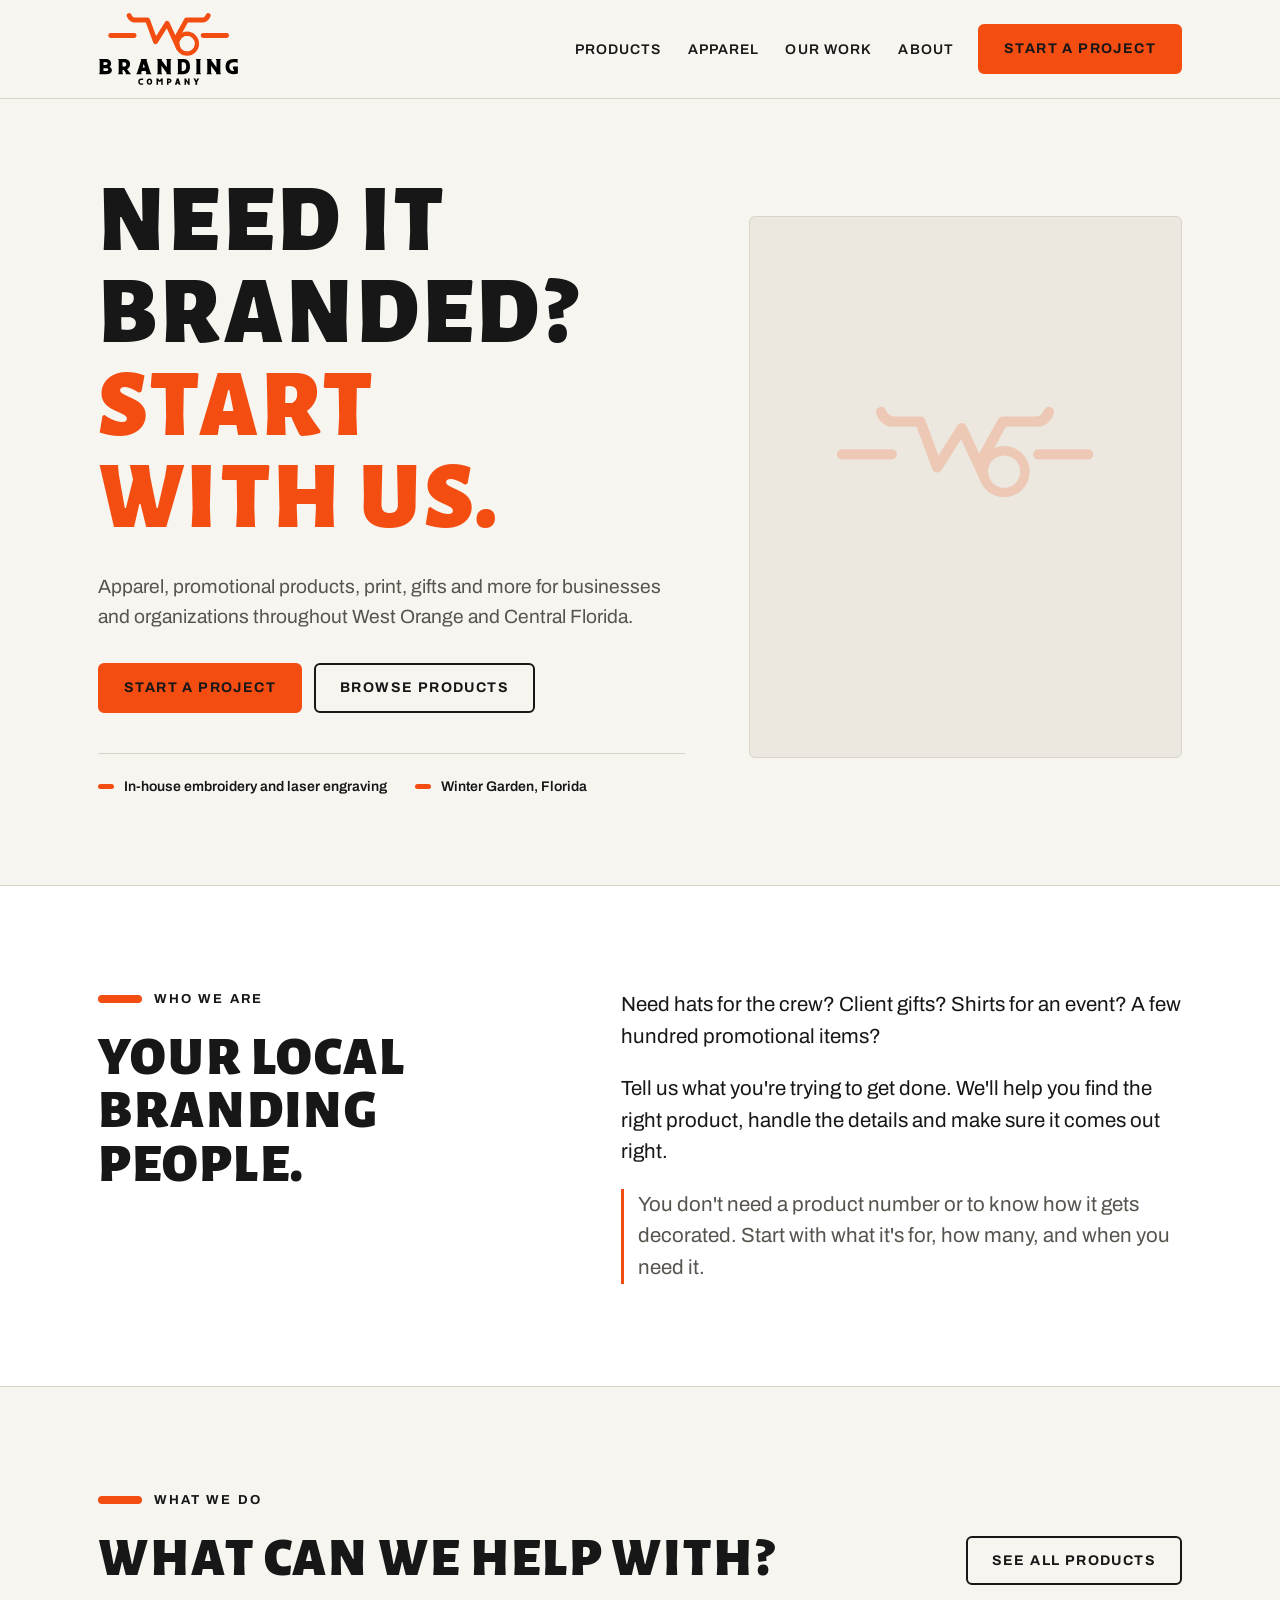
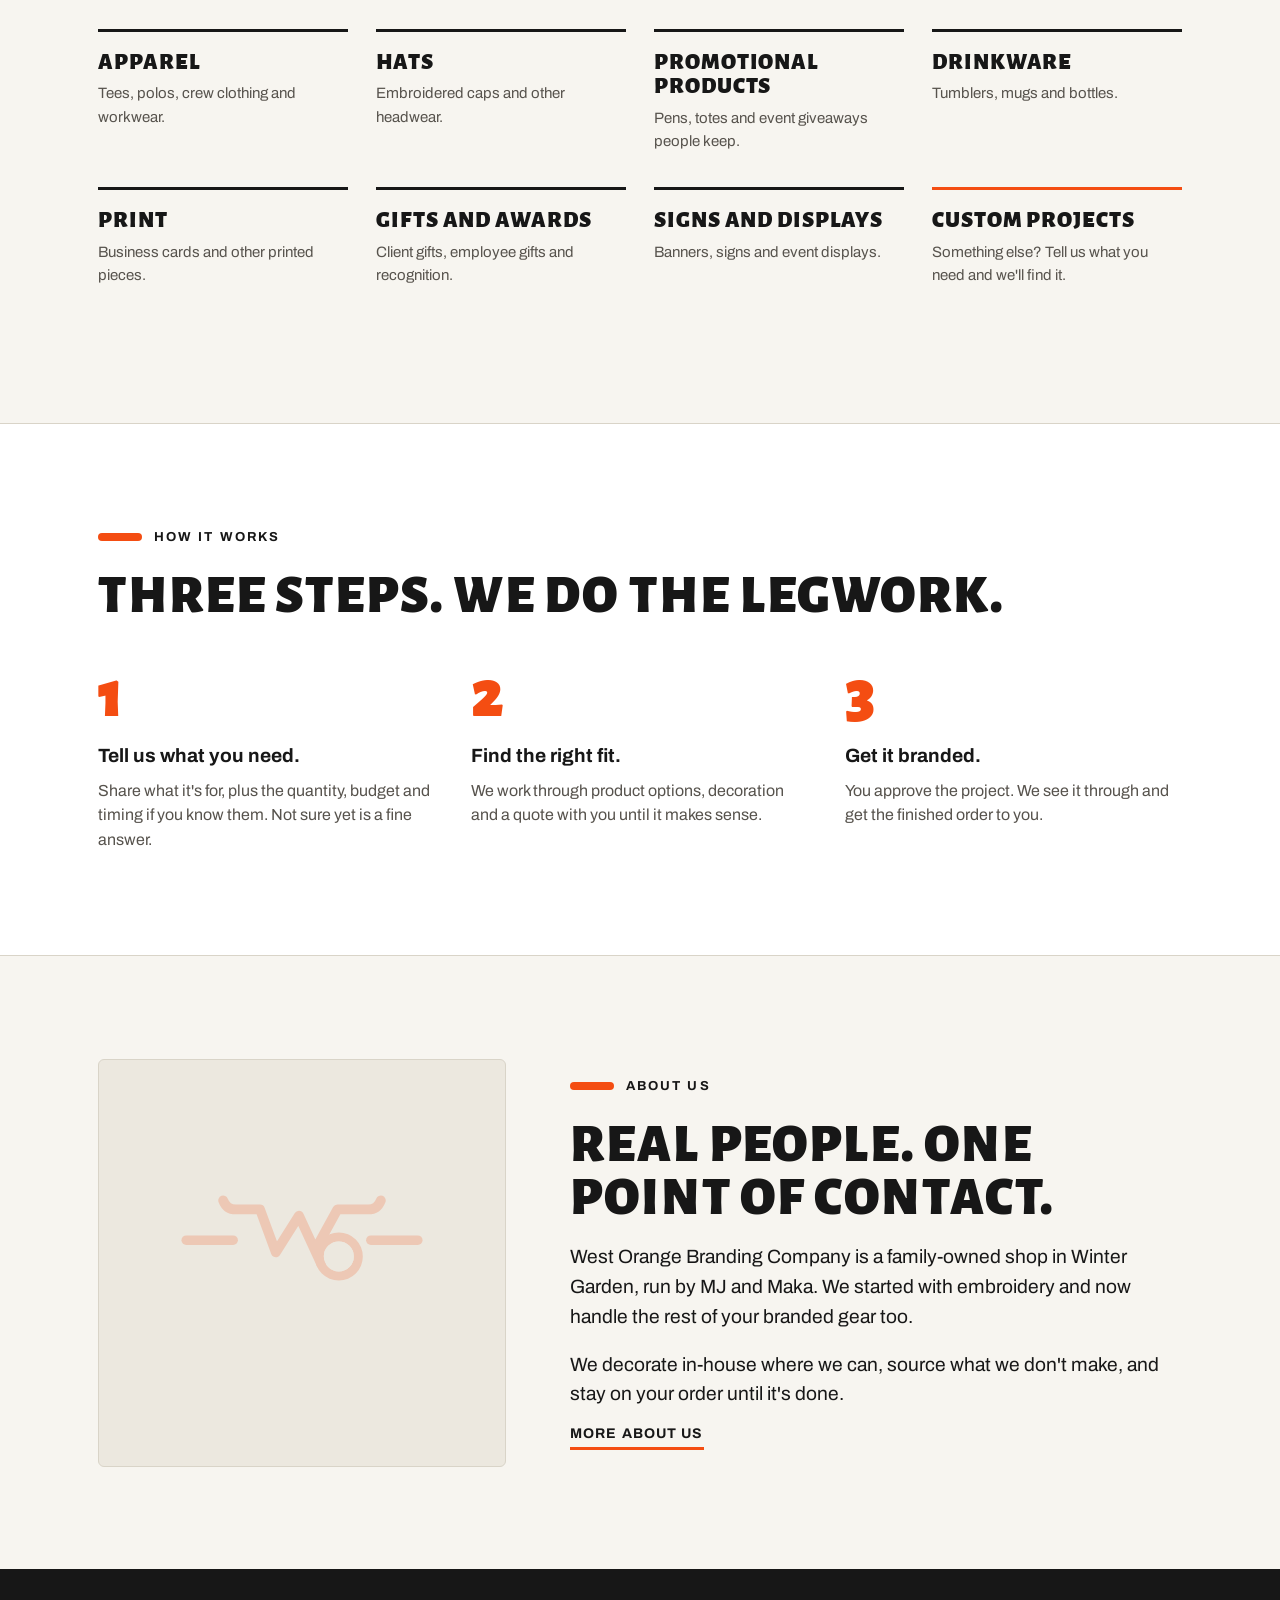
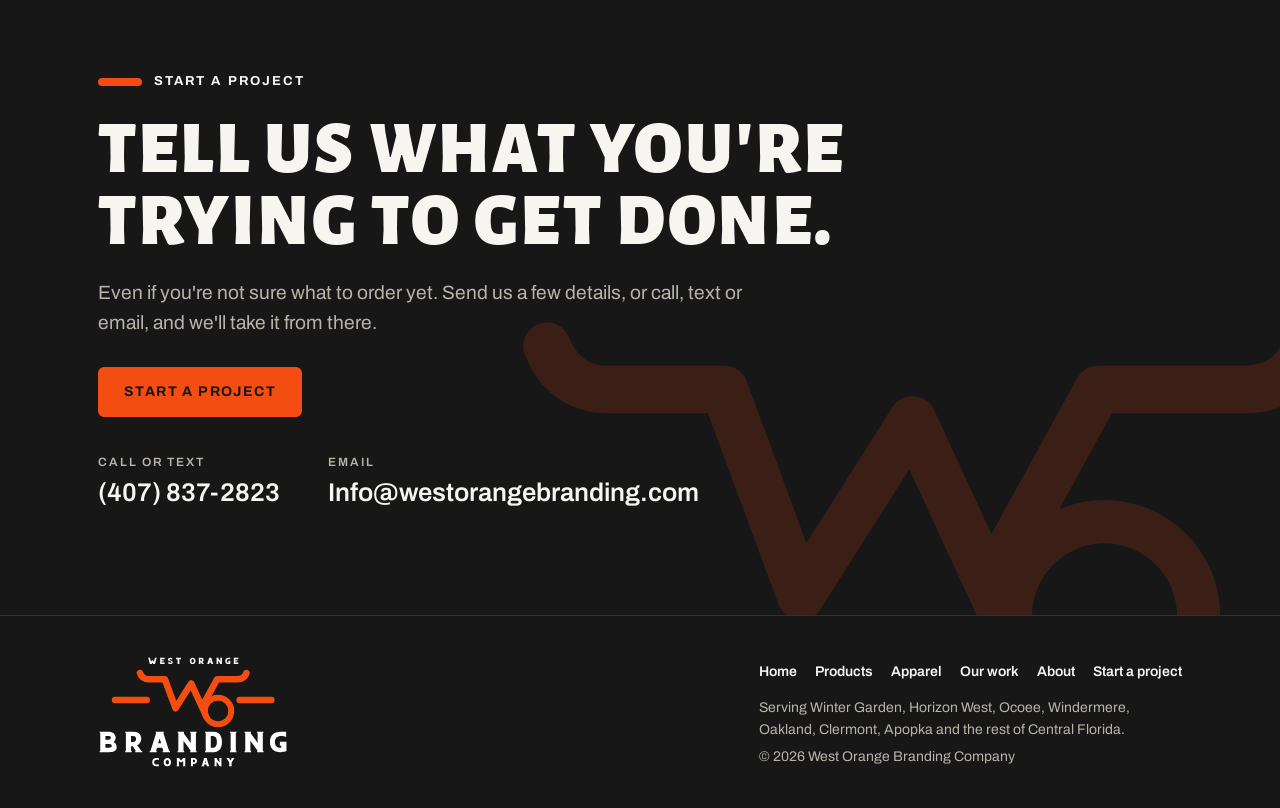
==== index.html @ 5a8bc1ee "Add files via upload" ====
<!doctype html>
<html lang="en">
<head>
<meta charset="utf-8">
<meta name="viewport" content="width=device-width,initial-scale=1,viewport-fit=cover">
<title>West Orange Branding Company | Winter Garden, FL</title>
<meta name="description" content="Apparel, promotional products, print, gifts and more for businesses and organizations throughout West Orange and Central Florida. Tell us what you need and we&#x27;ll handle it.">
<link rel="canonical" href="https://www.westorangebranding.com/">
<meta property="og:type" content="website">
<meta property="og:title" content="West Orange Branding Company">
<meta property="og:description" content="Apparel, promotional products, print, gifts and more for businesses and organizations throughout West Orange and Central Florida. Tell us what you need and we&#x27;ll handle it.">
<link rel="icon" type="image/svg+xml" href="favicon.svg">
<link rel="preconnect" href="https://fonts.googleapis.com">
<link rel="preconnect" href="https://fonts.gstatic.com" crossorigin>
<link rel="stylesheet" href="https://fonts.googleapis.com/css2?family=Alegreya+Sans:wght@800;900&family=Archivo:wght@400;500;600;700&display=swap">
<link rel="stylesheet" href="styles.css">
</head>
<body>
<div class="site">
<header class="site-header">
  <div class="wrap">
    <a class="brand" href="index.html" aria-label="West Orange Branding Company, home"><img src="logo-header.svg" alt="WO Branding Company" width="141" height="74"></a>
    <ul class="nav-links"><li><a href="products.html">Products</a></li><li><a href="apparel.html">Apparel</a></li><li><a href="our-work.html">Our work</a></li><li><a href="about.html">About</a></li></ul>
    <a class="btn btn-primary" href="start-a-project.html">Start a project</a>
  </div>
</header>
<main>
<section class="hero">
  <div class="wrap">
    <div>
      <h1 class="display">Need it branded? <em>Start with us.</em></h1>
      <p class="lede">Apparel, promotional products, print, gifts and more for businesses and organizations throughout West Orange and Central Florida.</p>
      <div class="actions">
        <a class="btn btn-primary" href="start-a-project.html">Start a project</a>
        <a class="btn btn-ghost" href="products.html">Browse products</a>
      </div>
      <ul class="facts">
        <li>In-house embroidery and laser engraving</li>
        <li>Winter Garden, Florida</li>
      </ul>
    </div>
    <div class="slot r45 "></div>
  </div>
</section>

<section class="alt">
  <div class="wrap two">
    <div>
      <p class="marker">Who we are</p>
      <h2 class="display">Your local branding people.</h2>
    </div>
    <div class="big">
      <p>Need hats for the crew? Client gifts? Shirts for an event? A few hundred promotional items?</p>
      <p>Tell us what you're trying to get done. We'll help you find the right product, handle the details and make sure it comes out right.</p>
      <p class="aside-note">You don't need a product number or to know how it gets decorated. Start with what it's for, how many, and when you need it.</p>
    </div>
  </div>
</section>

<section>
  <div class="wrap">
    <div class="head-row">
      <div>
        <p class="marker">What we do</p>
        <h2 class="display">What can we help with?</h2>
      </div>
      <a class="btn btn-ghost" href="products.html">See all products</a>
    </div>
    <div class="tiles">
      <a class="tile" href="apparel.html"><h3>Apparel</h3><p>Tees, polos, crew clothing and workwear.</p></a>
      <a class="tile" href="apparel.html#hats"><h3>Hats</h3><p>Embroidered caps and other headwear.</p></a>
      <a class="tile" href="products.html#promotional"><h3>Promotional products</h3><p>Pens, totes and event giveaways people keep.</p></a>
      <a class="tile" href="products.html#drinkware"><h3>Drinkware</h3><p>Tumblers, mugs and bottles.</p></a>
      <a class="tile" href="products.html#print"><h3>Print</h3><p>Business cards and other printed pieces.</p></a>
      <a class="tile" href="products.html#gifts"><h3>Gifts and awards</h3><p>Client gifts, employee gifts and recognition.</p></a>
      <a class="tile" href="products.html#signs"><h3>Signs and displays</h3><p>Banners, signs and event displays.</p></a>
      <a class="tile accent" href="start-a-project.html"><h3>Custom projects</h3><p>Something else? Tell us what you need and we'll find it.</p></a>
    </div>
  </div>
</section>

<section class="alt">
  <div class="wrap">
    <p class="marker">How it works</p>
    <h2 class="display">Three steps. We do the legwork.</h2>
    <ol class="steps">
      <li><h3>Tell us what you need.</h3><p>Share what it's for, plus the quantity, budget and timing if you know them. Not sure yet is a fine answer.</p></li>
      <li><h3>Find the right fit.</h3><p>We work through product options, decoration and a quote with you until it makes sense.</p></li>
      <li><h3>Get it branded.</h3><p>You approve the project. We see it through and get the finished order to you.</p></li>
    </ol>
  </div>
</section>

<section>
  <div class="wrap two media">
    <div class="slot r11 "></div>
    <div class="prose">
      <p class="marker">About us</p>
      <h2 class="display">Real people. One point of contact.</h2>
      <p>West Orange Branding Company is a family-owned shop in Winter Garden, run by MJ and Maka. We started with embroidery and now handle the rest of your branded gear too.</p>
      <p>We decorate in-house where we can, source what we don't make, and stay on your order until it's done.</p>
      <a class="more" href="about.html">More about us</a>
    </div>
  </div>
</section>
<section class="dark close">
  <div class="wrap">
    <p class="marker">Start a project</p>
    <h2 class="display">Tell us what you're trying to get done.</h2>
    <p class="lede">Even if you're not sure what to order yet. Send us a few details, or call, text or email, and we'll take it from there.</p>
    <div class="actions"><a class="btn btn-primary" href="start-a-project.html">Start a project</a></div>
    <dl class="contact">
      <div><dt>Call or text</dt><dd><a href="tel:+14078372823">(407) 837-2823</a></dd></div>
      <div><dt>Email</dt><dd><a href="mailto:Info@westorangebranding.com">Info@westorangebranding.com</a></dd></div>
    </dl>
  </div>
</section></main>
<footer class="dark">
  <div class="wrap">
    <img src="logo-footer.svg" alt="West Orange Branding Company" width="190" height="112">
    <div>
      <ul class="foot-links"><li><a href="index.html">Home</a></li><li><a href="products.html">Products</a></li><li><a href="apparel.html">Apparel</a></li><li><a href="our-work.html">Our work</a></li><li><a href="about.html">About</a></li><li><a href="start-a-project.html">Start a project</a></li></ul>
      <p>Serving Winter Garden, Horizon West, Ocoee, Windermere, Oakland, Clermont, Apopka and the rest of Central Florida.</p>
      <p>&copy; 2026 West Orange Branding Company</p>
    </div>
  </div>
</footer></div>
</body>
</html>
---- styles.css ----
/* WOBC site styles.
   Layout: left-aligned grid; the orange capsule bar from the logo marks each section; one dark band closes every page with an oversized WO. */
:root{
  --paper:#F7F5F0;      /* warm white ground */
  --panel:#ECE8DF;      /* photo slots, quiet fills */
  --ink:#171717;        /* text, dark band */
  --ink-soft:#57534D;   /* secondary text */
  --rule:#D9D4C8;       /* hairlines */
  --orange:#F44D12;     /* from the logo master */
  --white:#FFFFFF;
  --on-dark:#F7F5F0;
  --on-dark-soft:#B9B4AA;
  --display:"Alegreya Sans","Optima","Candara","Segoe UI",sans-serif;
  --display-weight:900;
  --body:"Archivo","Helvetica Neue",Arial,sans-serif;
  --gutter:clamp(16px,4vw,48px);
  --max:1180px;
  color-scheme:light;
}
*{box-sizing:border-box}
html{scroll-behavior:smooth}
@media (prefers-reduced-motion:reduce){html{scroll-behavior:auto}}
body{margin:0;background:var(--paper);color:var(--ink);font-family:var(--body);font-size:17px;line-height:1.55;-webkit-font-smoothing:antialiased}
img{max-width:100%}
a{color:inherit}
:focus-visible{outline:3px solid var(--ink);outline-offset:3px}
.dark :focus-visible{outline-color:var(--on-dark)}
.wrap{max-width:var(--max);margin-inline:auto;padding-inline:var(--gutter)}
[id]{scroll-margin-top:120px}

/* review-only material */
.review-bar,.review-only,.todo,.slot .note{display:none}
.review .review-bar,.review .review-only,.review .todo,.review .slot .note{display:block}
.review-bar{background:var(--ink);color:var(--on-dark);font-size:13px}
.review-bar .wrap{padding-block:8px}
.review-bar strong{font-weight:600}
.todo{border:1.5px dashed #B5AE9F;border-radius:6px;background:var(--white);padding:14px 16px;font-size:14px;line-height:1.45;color:var(--ink-soft);max-width:44em;margin:24px 0 0}
.todo b{display:block;color:var(--ink);font-size:12px;letter-spacing:.14em;text-transform:uppercase;margin-bottom:4px}

/* header */
.site-header{position:sticky;top:env(safe-area-inset-top,0px);z-index:10;background:var(--paper);border-bottom:1px solid var(--rule)}
.site-header .wrap{display:flex;flex-wrap:wrap;align-items:center;justify-content:space-between;gap:10px 24px;padding-block:12px}
.brand{display:block;line-height:0}
.brand img{height:74px;width:auto;display:block}
.nav-links{display:flex;gap:26px;list-style:none;margin:0 0 0 auto;padding:0}
.nav-links a{text-decoration:none;font-weight:600;font-size:14px;letter-spacing:.08em;text-transform:uppercase;padding-block:6px;border-bottom:3px solid transparent}
.nav-links a:hover{color:var(--orange)}
.nav-links a[aria-current="page"]{border-bottom-color:var(--orange)}

/* buttons and links */
.btn{display:inline-block;font-family:var(--body);font-weight:700;font-size:14px;letter-spacing:.1em;text-transform:uppercase;text-decoration:none;padding:15px 24px;border-radius:6px;border:2px solid var(--ink);line-height:1.1;white-space:nowrap;cursor:pointer}
.btn-primary{background:var(--orange);border-color:var(--orange);color:var(--ink)}
.btn-primary:hover{background:var(--ink);border-color:var(--ink);color:var(--paper)}
.btn-ghost{background:transparent;color:var(--ink)}
.btn-ghost:hover{background:var(--ink);color:var(--paper)}
.dark .btn-primary:hover{background:var(--on-dark);border-color:var(--on-dark);color:var(--ink)}
.more{display:inline-block;margin-top:14px;font-weight:700;font-size:14px;letter-spacing:.08em;text-transform:uppercase;text-decoration:none;border-bottom:3px solid var(--orange);padding-bottom:2px}
.more:hover{color:var(--orange)}

/* shared type */
.display{font-family:var(--display);font-weight:var(--display-weight);text-transform:uppercase;letter-spacing:.035em;line-height:.98;margin:0;text-wrap:balance}
.wrap .marker{display:flex;align-items:center;gap:12px;font-size:13px;font-weight:700;letter-spacing:.16em;text-transform:uppercase;margin:0 0 22px;max-width:none;color:inherit}
.wrap .marker::before{content:"";width:44px;height:8px;border-radius:4px;background:var(--orange);flex:none}
.lede{font-size:clamp(1.05rem,1.5vw,1.25rem);color:var(--ink-soft);max-width:34em;margin:0}
section{padding-block:clamp(56px,8vw,104px)}
h2.display{font-size:clamp(2rem,4.6vw,3.4rem)}
.alt{background:var(--white);border-block:1px solid var(--rule)}
.head-row{display:flex;flex-wrap:wrap;justify-content:space-between;align-items:flex-end;gap:20px}
.prose p{margin:18px 0 0;font-size:clamp(1.05rem,1.5vw,1.2rem);max-width:32em}

/* photo slots */
.slot{background:var(--panel);border:1px solid var(--rule);border-radius:6px;display:flex;flex-direction:column;justify-content:flex-end;padding:16px;max-width:100%;color:var(--ink-soft);font-size:13px;line-height:1.4;position:relative}
.slot::before{content:"";position:absolute;inset:0;background:url(mark-bars-orange.svg) center 42%/62% auto no-repeat;opacity:.2}
.review .slot{border:1.5px dashed #B5AE9F}
.review .slot::before{opacity:.13}
.slot .note{position:relative}
.slot .note b{display:block;color:var(--ink);font-size:12px;letter-spacing:.14em;text-transform:uppercase;margin-bottom:4px}
.r45{aspect-ratio:4/5}.r11{aspect-ratio:1/1}.r43{aspect-ratio:4/3}.r32{aspect-ratio:3/2}

/* home hero */
.hero{padding-block:clamp(40px,6vw,80px) clamp(48px,7vw,88px)}
.hero .wrap{display:grid;grid-template-columns:minmax(0,1.15fr) minmax(0,.85fr);gap:clamp(28px,5vw,64px);align-items:center}
.hero h1{font-size:clamp(2.7rem,7.4vw,5.9rem)}
.hero h1 em{font-style:normal;color:var(--orange);display:block}
.hero .lede{margin-top:26px}
.actions{display:flex;flex-wrap:wrap;gap:12px;margin-top:32px}
.facts{display:flex;flex-wrap:wrap;gap:8px 28px;list-style:none;padding:22px 0 0;margin:40px 0 0;border-top:1px solid var(--rule);font-size:14px;font-weight:600}
.facts li{display:flex;align-items:center;gap:10px}
.facts li::before{content:"";width:16px;height:5px;border-radius:3px;background:var(--orange)}

/* inner page hero */
.page-hero{padding-block:clamp(40px,6vw,72px) clamp(40px,6vw,72px);border-bottom:1px solid var(--rule)}
.page-hero h1{font-size:clamp(2.4rem,6vw,4.6rem)}
.page-hero .lede{margin-top:22px}
.page-hero.split .wrap{display:grid;grid-template-columns:minmax(0,1.15fr) minmax(0,.85fr);gap:clamp(28px,5vw,64px);align-items:center}

/* two-column text blocks */
.two{display:grid;grid-template-columns:minmax(0,.9fr) minmax(0,1.1fr);gap:clamp(24px,5vw,72px);align-items:start}
.two.media{grid-template-columns:minmax(0,.8fr) minmax(0,1.2fr);align-items:center}
.two .big p{margin:0 0 1em;font-size:clamp(1.05rem,1.6vw,1.3rem);max-width:32em}
.two .big p:last-child{margin-bottom:0}
.aside-note{font-size:15px;color:var(--ink-soft);border-left:3px solid var(--orange);padding-left:14px;margin-top:28px;max-width:34em}

/* text tiles (categories, needs, facts) */
.tiles{display:grid;grid-template-columns:repeat(4,minmax(0,1fr));gap:0 28px;margin-top:44px}
.tiles.three{grid-template-columns:repeat(3,minmax(0,1fr))}
.tiles.two-up{grid-template-columns:repeat(2,minmax(0,1fr))}
.tile{border-top:3px solid var(--ink);padding:18px 0 34px;text-decoration:none;display:block}
.tile h3{font-family:var(--display);font-weight:var(--display-weight);text-transform:uppercase;letter-spacing:.04em;font-size:1.45rem;line-height:1.05;margin:0 0 8px}
.tile p{margin:0;color:var(--ink-soft);font-size:15px}
a.tile:hover{border-top-color:var(--orange)}
a.tile:hover h3{color:var(--orange)}
.tile.accent{border-top-color:var(--orange)}

/* photo cards (collections, apparel types, work) */
.cards{display:grid;grid-template-columns:repeat(4,minmax(0,1fr));gap:40px 24px;margin-top:44px}
.cards.three{grid-template-columns:repeat(3,minmax(0,1fr))}
.card{display:flex;flex-direction:column;min-width:0}
.card h3{font-family:var(--display);font-weight:var(--display-weight);text-transform:uppercase;letter-spacing:.04em;font-size:1.4rem;line-height:1.05;margin:16px 0 6px}
.card p{margin:0;color:var(--ink-soft);font-size:15px}
.card .more{align-self:flex-start;font-size:13px}
.card.solid{background:var(--ink);color:var(--on-dark);border-radius:6px;padding:22px;justify-content:flex-end}
.card.solid h3{margin-top:0}
.card.solid p{color:var(--on-dark-soft)}
.card.solid .more{color:var(--on-dark)}

/* steps */
.steps{display:grid;grid-template-columns:repeat(3,minmax(0,1fr));gap:36px;list-style:none;padding:0;margin:44px 0 0;counter-reset:s}
.steps li{counter-increment:s}
.steps li::before{content:counter(s);font-family:var(--display);font-weight:var(--display-weight);font-size:4.2rem;line-height:.9;color:var(--orange);display:block;margin-bottom:14px}
.steps h3{font-size:1.2rem;font-weight:700;margin:0 0 8px}
.steps p{margin:0;color:var(--ink-soft);font-size:16px}

/* empty state */
.empty{background:var(--white);border:1px solid var(--rule);border-radius:6px;padding:clamp(24px,4vw,44px);max-width:46em}
.empty h2{font-size:clamp(1.6rem,3.4vw,2.4rem)}
.empty p{margin:14px 0 0;color:var(--ink-soft);max-width:34em}

/* form */
.form-grid{display:grid;grid-template-columns:minmax(0,1.3fr) minmax(0,.7fr);gap:clamp(28px,5vw,72px);align-items:start}
form.project{display:grid;grid-template-columns:repeat(2,minmax(0,1fr));gap:18px 20px}
.field{display:flex;flex-direction:column;gap:6px;min-width:0}
.field.full{grid-column:1/-1}
.field label{font-size:14px;font-weight:600}
.field label span{font-weight:400;color:var(--ink-soft)}
.field input,.field select,.field textarea{font:inherit;font-size:16px;color:var(--ink);background:var(--white);border:1.5px solid #B5AE9F;border-radius:6px;padding:12px 12px;width:100%;min-width:0}
.field textarea{min-height:150px;resize:vertical}
.field input:focus,.field select:focus,.field textarea:focus{outline:3px solid var(--ink);outline-offset:1px;border-color:var(--ink)}
.form-foot{grid-column:1/-1;display:flex;flex-wrap:wrap;align-items:center;gap:14px 20px}
.form-foot p{margin:0;font-size:14px;color:var(--ink-soft);max-width:30em}
.status{grid-column:1/-1;margin:0;font-size:15px;font-weight:600;border-left:3px solid var(--orange);padding-left:12px}
.status:empty{display:none}
.side h2{font-size:1.2rem;font-weight:700;margin:0 0 6px}
.side dl{margin:0 0 30px}
.side dt{font-size:12px;letter-spacing:.16em;text-transform:uppercase;color:var(--ink-soft);font-weight:600;margin-top:14px}
.side dd{margin:2px 0 0;font-size:1.15rem;font-weight:600;overflow-wrap:anywhere}
.side dd a{text-decoration:none}
.side dd a:hover{color:var(--orange)}
.side ol{margin:8px 0 0;padding-left:1.2em;color:var(--ink-soft);font-size:15px}
.side li{margin-bottom:6px}

/* closing band */
.dark{background:var(--ink);color:var(--on-dark)}
.close{position:relative;overflow:hidden}
.close::after{content:"";position:absolute;right:-6%;bottom:-22%;width:min(78%,860px);aspect-ratio:654/351;background:url(mark-orange.svg) center/contain no-repeat;opacity:.16;pointer-events:none}
.close .wrap{position:relative;z-index:1}
.close h2{font-size:clamp(2.3rem,6vw,4.6rem)}
.close .lede{color:var(--on-dark-soft);margin-top:20px}
.close .actions{margin-top:30px}
.contact{display:grid;grid-template-columns:repeat(2,minmax(0,max-content));gap:10px 48px;margin:36px 0 0;padding:0}
.contact div{min-width:0}
.contact dt{font-size:12px;letter-spacing:.16em;text-transform:uppercase;color:var(--on-dark-soft);font-weight:600}
.contact dd{margin:2px 0 0;font-size:clamp(1.15rem,2.4vw,1.6rem);font-weight:600;overflow-wrap:anywhere}
.contact dd a{text-decoration:none}
.contact dd a:hover{color:var(--orange)}

/* footer */
footer{border-top:1px solid #34312D}
footer .wrap{display:flex;flex-wrap:wrap;justify-content:space-between;align-items:flex-end;gap:28px;padding-block:40px}
footer img{width:190px;height:auto;display:block}
footer p{margin:0;font-size:14px;color:var(--on-dark-soft);max-width:30em}
footer p + p{margin-top:6px}
.foot-links{display:flex;flex-wrap:wrap;gap:6px 18px;list-style:none;padding:0;margin:0 0 14px;font-size:14px;font-weight:600}
.foot-links a{text-decoration:none}
.foot-links a:hover{color:var(--orange)}

@media (max-width:980px){
  .cards{grid-template-columns:repeat(2,minmax(0,1fr))}
  .cards.three{grid-template-columns:repeat(2,minmax(0,1fr))}
  .tiles{grid-template-columns:repeat(2,minmax(0,1fr))}
}
@media (max-width:900px){
  .nav-links{order:3;width:100%;margin:0;gap:18px;justify-content:space-between}
  .nav-links a{font-size:12px}
  .hero .wrap,.page-hero.split .wrap,.two,.two.media,.form-grid{grid-template-columns:minmax(0,1fr)}
  .hero .slot,.page-hero .slot,.two.media .slot{aspect-ratio:16/10}
  .steps,.tiles.three{grid-template-columns:minmax(0,1fr);gap:28px}
  .tiles.three{gap:0}
  [id]{scroll-margin-top:150px}
}
@media (max-width:520px){
  .brand img{height:58px}
  .site-header .btn{padding:12px 14px;font-size:12px}
  .tiles,.tiles.two-up,.cards,.cards.three{grid-template-columns:minmax(0,1fr)}
  .cards .slot{aspect-ratio:16/10}
  .contact{grid-template-columns:minmax(0,1fr)}
  form.project{grid-template-columns:minmax(0,1fr)}
  .actions .btn{flex:1 1 auto;text-align:center}
}
.field input[type=file]{padding:10px;background:var(--white)}
.page-hero .actions{margin-top:28px}
.lede a{color:var(--ink);font-weight:600}
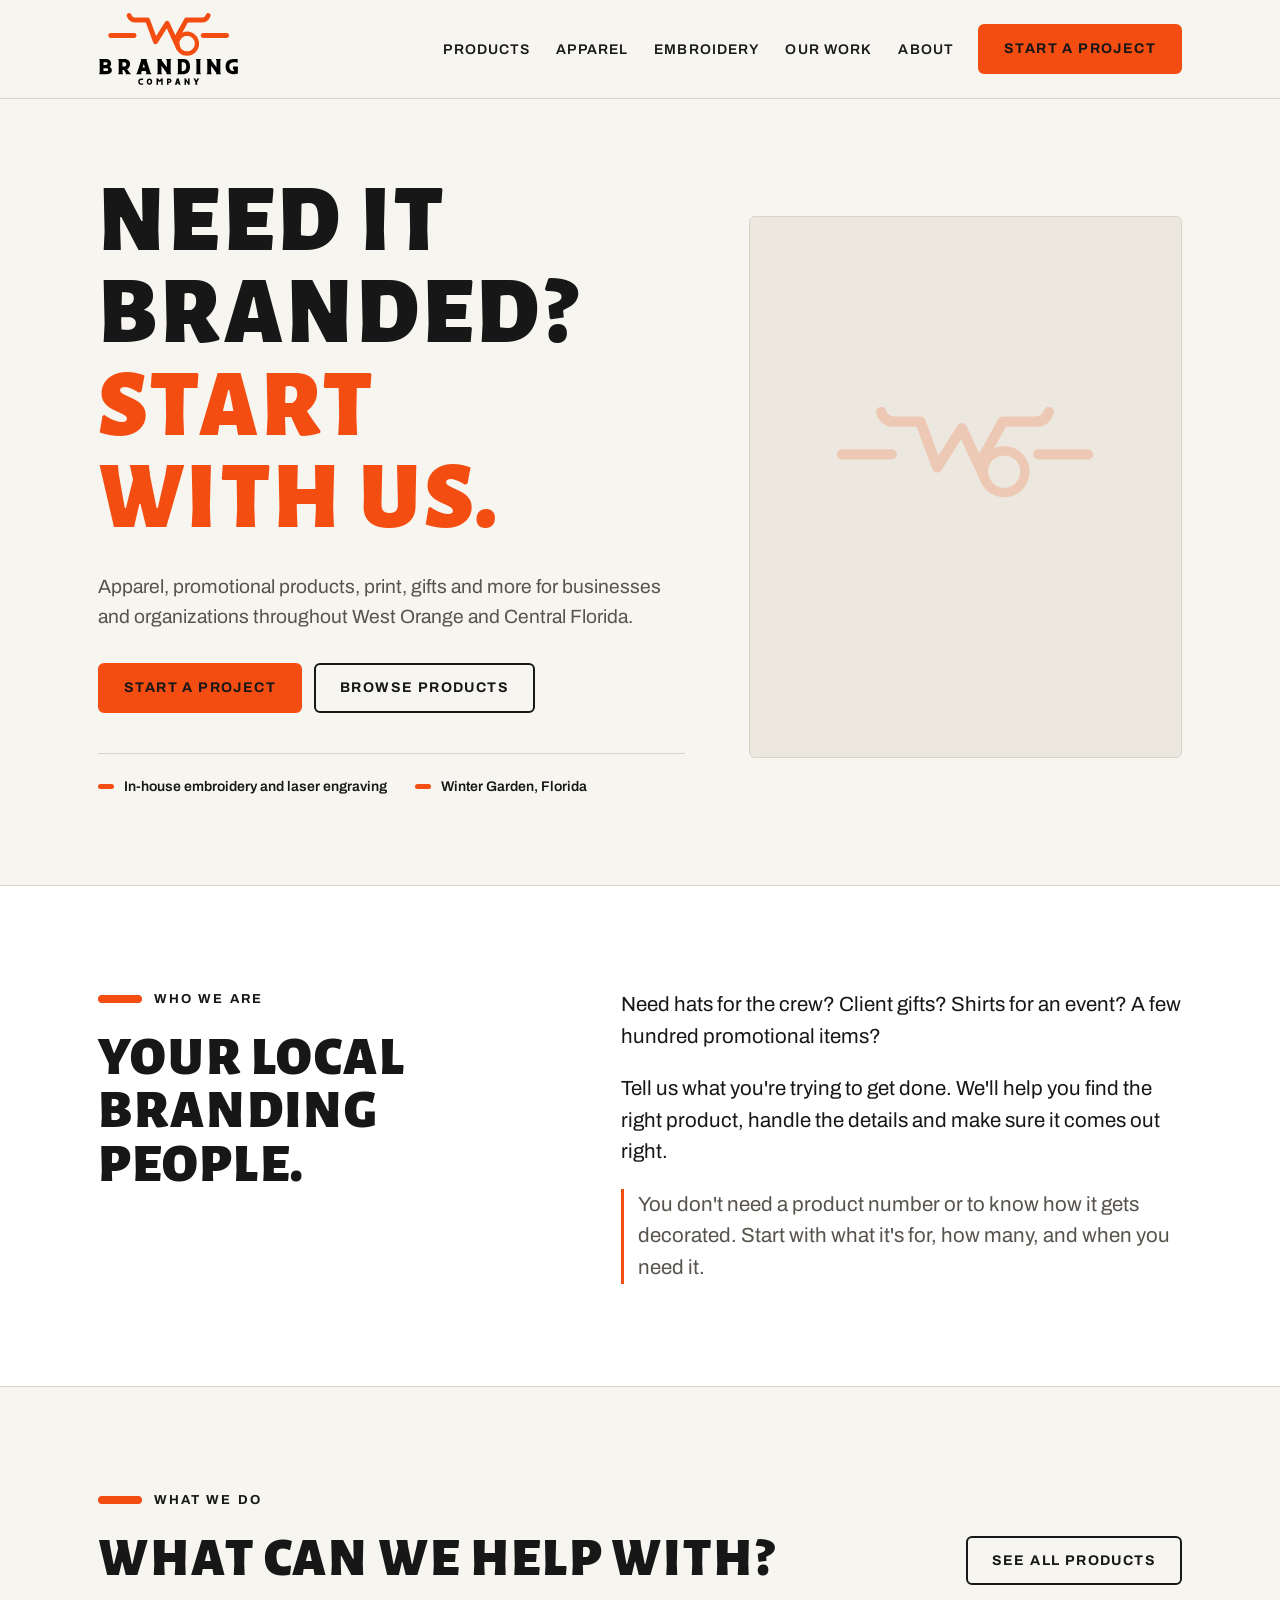
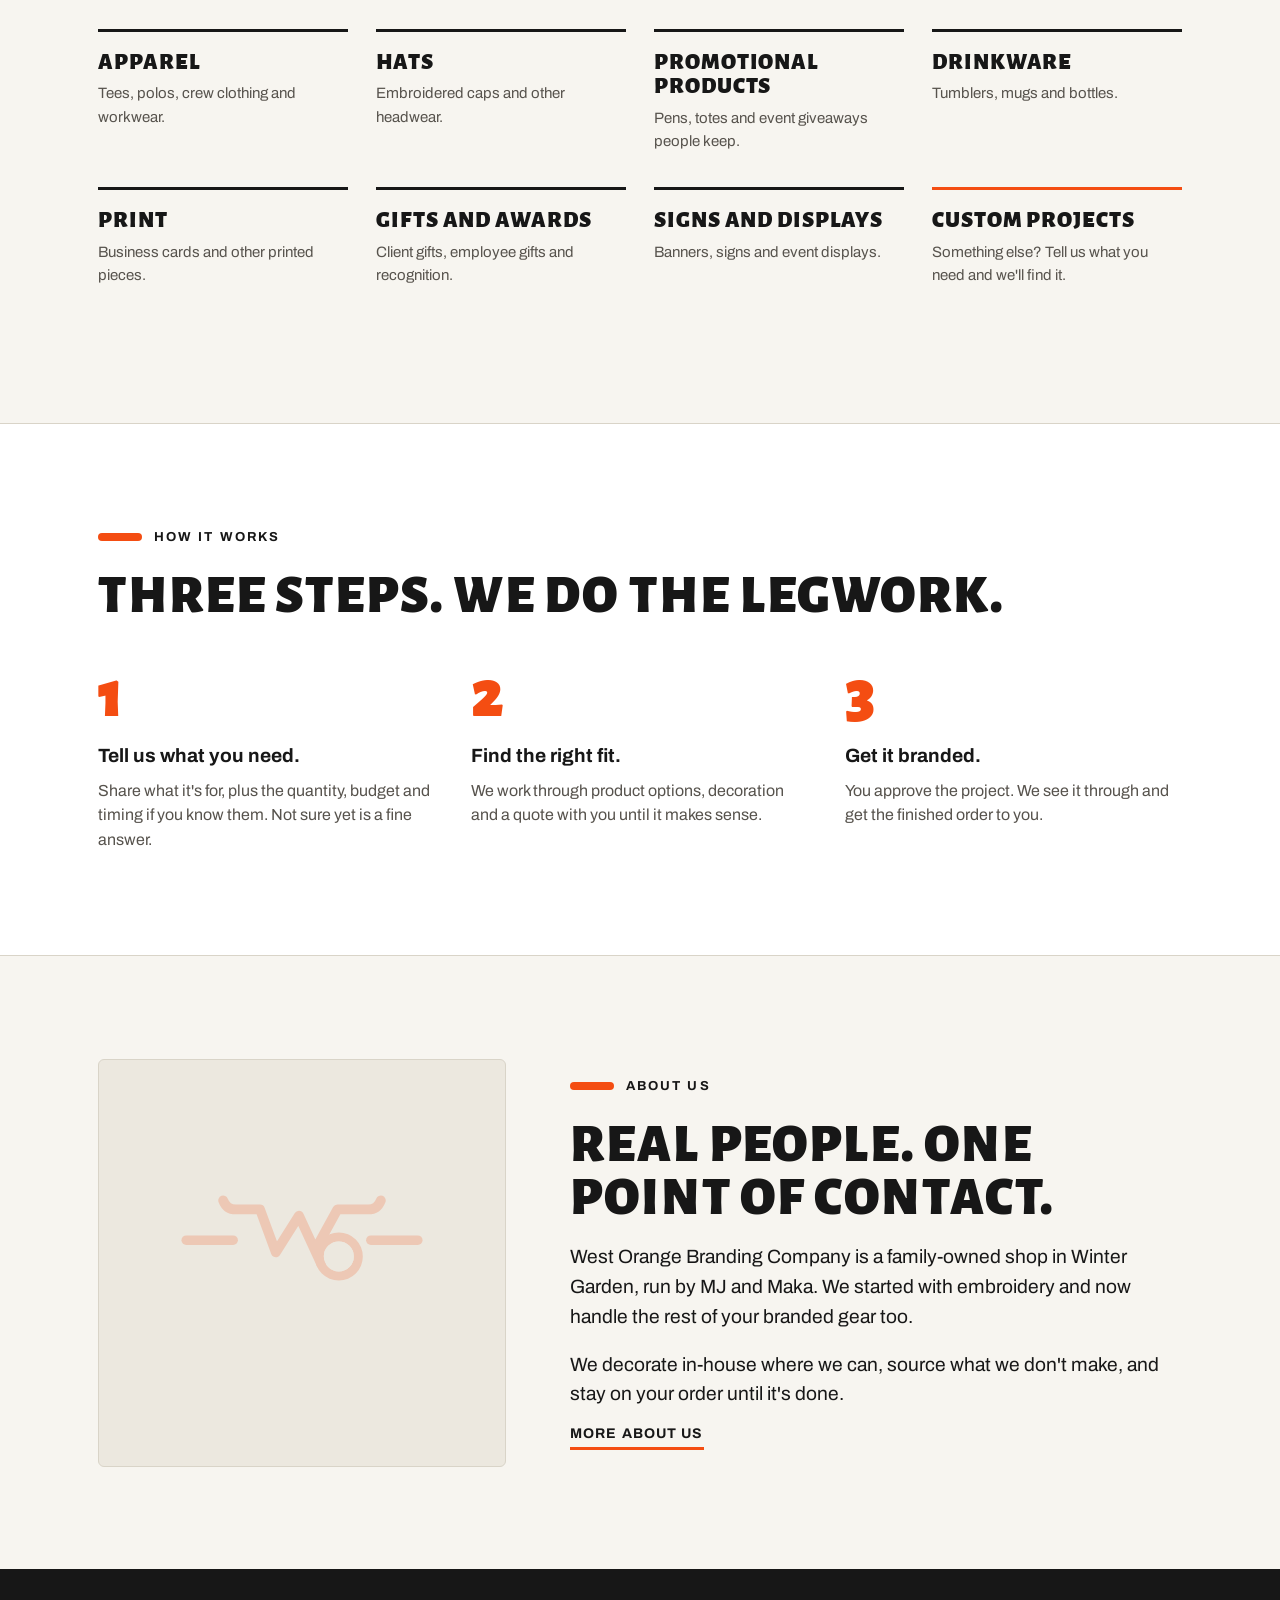
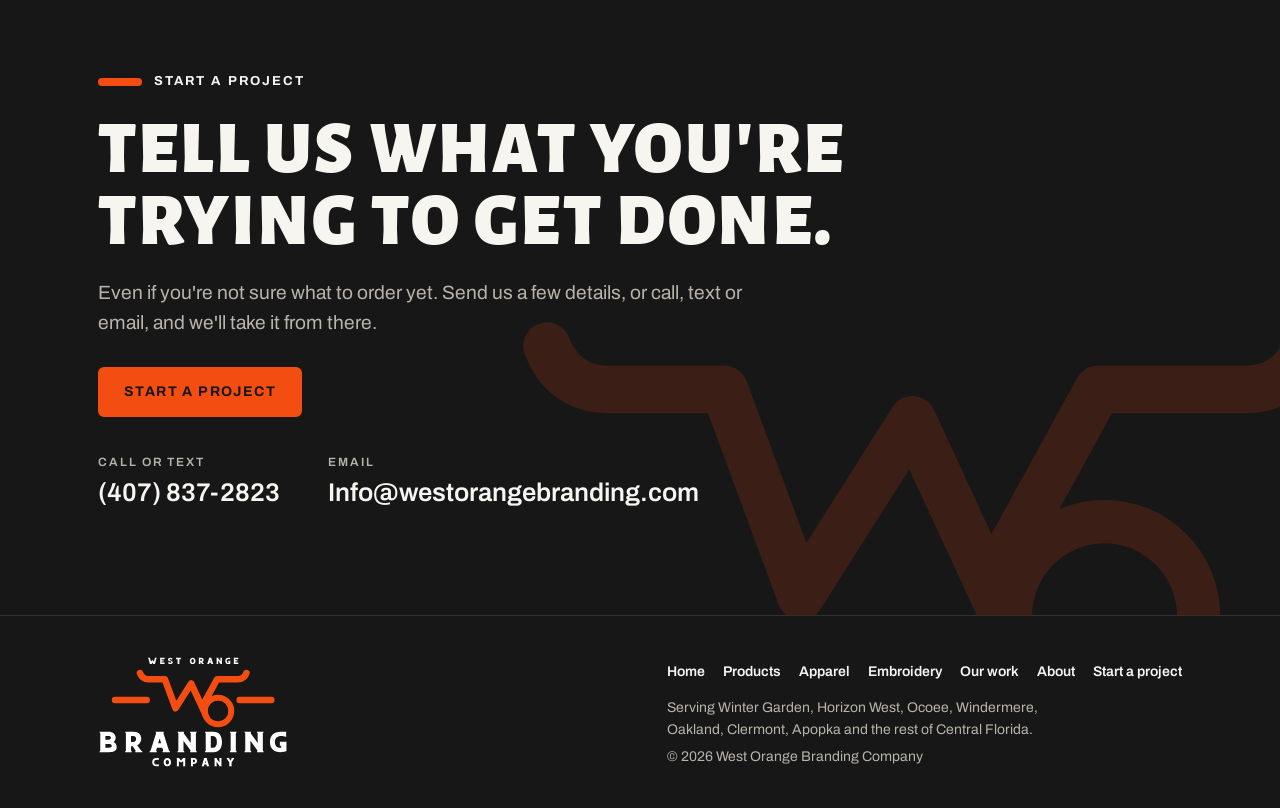
==== commit 1363d434: "Add files via upload" ====
--- a/index.html
+++ b/index.html
@@ -3,12 +3,17 @@
 <head>
 <meta charset="utf-8">
 <meta name="viewport" content="width=device-width,initial-scale=1,viewport-fit=cover">
-<title>West Orange Branding Company | Winter Garden, FL</title>
+<title>Custom Apparel &amp; Promotional Products in Winter Garden, FL | West Orange Branding Company</title>
 <meta name="description" content="Apparel, promotional products, print, gifts and more for businesses and organizations throughout West Orange and Central Florida. Tell us what you need and we&#x27;ll handle it.">
 <link rel="canonical" href="https://www.westorangebranding.com/">
 <meta property="og:type" content="website">
-<meta property="og:title" content="West Orange Branding Company">
+<meta property="og:site_name" content="West Orange Branding Company">
+<meta property="og:title" content="Custom Apparel &amp; Promotional Products in Winter Garden, FL">
 <meta property="og:description" content="Apparel, promotional products, print, gifts and more for businesses and organizations throughout West Orange and Central Florida. Tell us what you need and we&#x27;ll handle it.">
+<meta property="og:url" content="https://www.westorangebranding.com/">
+<meta property="og:image" content="https://www.westorangebranding.com/share.png">
+<meta name="twitter:card" content="summary_large_image">
+<script type="application/ld+json">{"@context": "https://schema.org", "@type": "LocalBusiness", "name": "West Orange Branding Company", "url": "https://www.westorangebranding.com/", "telephone": "+1-407-837-2823", "email": "info@westorangebranding.com", "image": "https://www.westorangebranding.com/share.png", "logo": "https://www.westorangebranding.com/logo-header.svg", "description": "Custom apparel, embroidery, promotional products, print and gifts for businesses and organizations in West Orange and Central Florida.", "address": {"@type": "PostalAddress", "addressLocality": "Winter Garden", "addressRegion": "FL", "addressCountry": "US"}, "areaServed": [{"@type": "City", "name": "Winter Garden"}, {"@type": "City", "name": "Horizon West"}, {"@type": "City", "name": "Ocoee"}, {"@type": "City", "name": "Windermere"}, {"@type": "City", "name": "Oakland"}, {"@type": "City", "name": "Clermont"}, {"@type": "City", "name": "Apopka"}, {"@type": "City", "name": "Orlando"}]}</script>
 <link rel="icon" type="image/svg+xml" href="favicon.svg">
 <link rel="preconnect" href="https://fonts.googleapis.com">
 <link rel="preconnect" href="https://fonts.gstatic.com" crossorigin>
@@ -20,7 +25,7 @@
 <header class="site-header">
   <div class="wrap">
     <a class="brand" href="index.html" aria-label="West Orange Branding Company, home"><img src="logo-header.svg" alt="WO Branding Company" width="141" height="74"></a>
-    <ul class="nav-links"><li><a href="products.html">Products</a></li><li><a href="apparel.html">Apparel</a></li><li><a href="our-work.html">Our work</a></li><li><a href="about.html">About</a></li></ul>
+    <ul class="nav-links"><li><a href="products.html">Products</a></li><li><a href="apparel.html">Apparel</a></li><li><a href="https://westorangeembroidery.com/">Embroidery</a></li><li><a href="our-work.html">Our work</a></li><li><a href="about.html">About</a></li></ul>
     <a class="btn btn-primary" href="start-a-project.html">Start a project</a>
   </div>
 </header>
@@ -68,12 +73,12 @@
     </div>
     <div class="tiles">
       <a class="tile" href="apparel.html"><h3>Apparel</h3><p>Tees, polos, crew clothing and workwear.</p></a>
-      <a class="tile" href="apparel.html#hats"><h3>Hats</h3><p>Embroidered caps and other headwear.</p></a>
-      <a class="tile" href="products.html#promotional"><h3>Promotional products</h3><p>Pens, totes and event giveaways people keep.</p></a>
-      <a class="tile" href="products.html#drinkware"><h3>Drinkware</h3><p>Tumblers, mugs and bottles.</p></a>
-      <a class="tile" href="products.html#print"><h3>Print</h3><p>Business cards and other printed pieces.</p></a>
-      <a class="tile" href="products.html#gifts"><h3>Gifts and awards</h3><p>Client gifts, employee gifts and recognition.</p></a>
-      <a class="tile" href="products.html#signs"><h3>Signs and displays</h3><p>Banners, signs and event displays.</p></a>
+      <a class="tile" href="https://shop.westorangebranding.com/products?q=hats"><h3>Hats</h3><p>Embroidered caps and other headwear.</p></a>
+      <a class="tile" href="https://shop.westorangebranding.com/products?q=pens"><h3>Promotional products</h3><p>Pens, totes and event giveaways people keep.</p></a>
+      <a class="tile" href="https://shop.westorangebranding.com/products?q=drinkware"><h3>Drinkware</h3><p>Tumblers, mugs and bottles.</p></a>
+      <a class="tile" href="start-a-project.html"><h3>Print</h3><p>Business cards and other printed pieces.</p></a>
+      <a class="tile" href="https://shop.westorangebranding.com/products?q=awards"><h3>Gifts and awards</h3><p>Client gifts, employee gifts and recognition.</p></a>
+      <a class="tile" href="https://shop.westorangebranding.com/products?q=banners"><h3>Signs and displays</h3><p>Banners, signs and event displays.</p></a>
       <a class="tile accent" href="start-a-project.html"><h3>Custom projects</h3><p>Something else? Tell us what you need and we'll find it.</p></a>
     </div>
   </div>
@@ -119,7 +124,7 @@
   <div class="wrap">
     <img src="logo-footer.svg" alt="West Orange Branding Company" width="190" height="112">
     <div>
-      <ul class="foot-links"><li><a href="index.html">Home</a></li><li><a href="products.html">Products</a></li><li><a href="apparel.html">Apparel</a></li><li><a href="our-work.html">Our work</a></li><li><a href="about.html">About</a></li><li><a href="start-a-project.html">Start a project</a></li></ul>
+      <ul class="foot-links"><li><a href="index.html">Home</a></li><li><a href="products.html">Products</a></li><li><a href="apparel.html">Apparel</a></li><li><a href="https://westorangeembroidery.com/">Embroidery</a></li><li><a href="our-work.html">Our work</a></li><li><a href="about.html">About</a></li><li><a href="start-a-project.html">Start a project</a></li></ul>
       <p>Serving Winter Garden, Horizon West, Ocoee, Windermere, Oakland, Clermont, Apopka and the rest of Central Florida.</p>
       <p>&copy; 2026 West Orange Branding Company</p>
     </div>
--- a/styles.css
+++ b/styles.css
@@ -199,6 +199,8 @@
   [id]{scroll-margin-top:150px}
 }
 @media (max-width:520px){
+  .nav-links{gap:6px 10px;flex-wrap:wrap}
+  .nav-links a{font-size:11px;letter-spacing:.04em}
   .brand img{height:58px}
   .site-header .btn{padding:12px 14px;font-size:12px}
   .tiles,.tiles.two-up,.cards,.cards.three{grid-template-columns:minmax(0,1fr)}
@@ -210,3 +212,16 @@
 .field input[type=file]{padding:10px;background:var(--white)}
 .page-hero .actions{margin-top:28px}
 .lede a{color:var(--ink);font-weight:600}
+
+/* real photos in slots */
+figure.slot{margin:0}
+.slot.has-img,.review .slot.has-img{padding:0;border:0;overflow:hidden;background:var(--panel)}
+.slot.has-img::before{display:none}
+.slot.has-img img{width:100%;height:100%;object-fit:cover;display:block}
+
+/* whole card is the link */
+a.card{text-decoration:none;color:inherit}
+a.card:hover h3,a.card:hover .more{color:var(--orange)}
+a.card:hover .slot{border-color:var(--ink)}
+a.card.solid:hover h3{color:var(--on-dark)}
+a.card.solid:hover .more{color:var(--orange)}
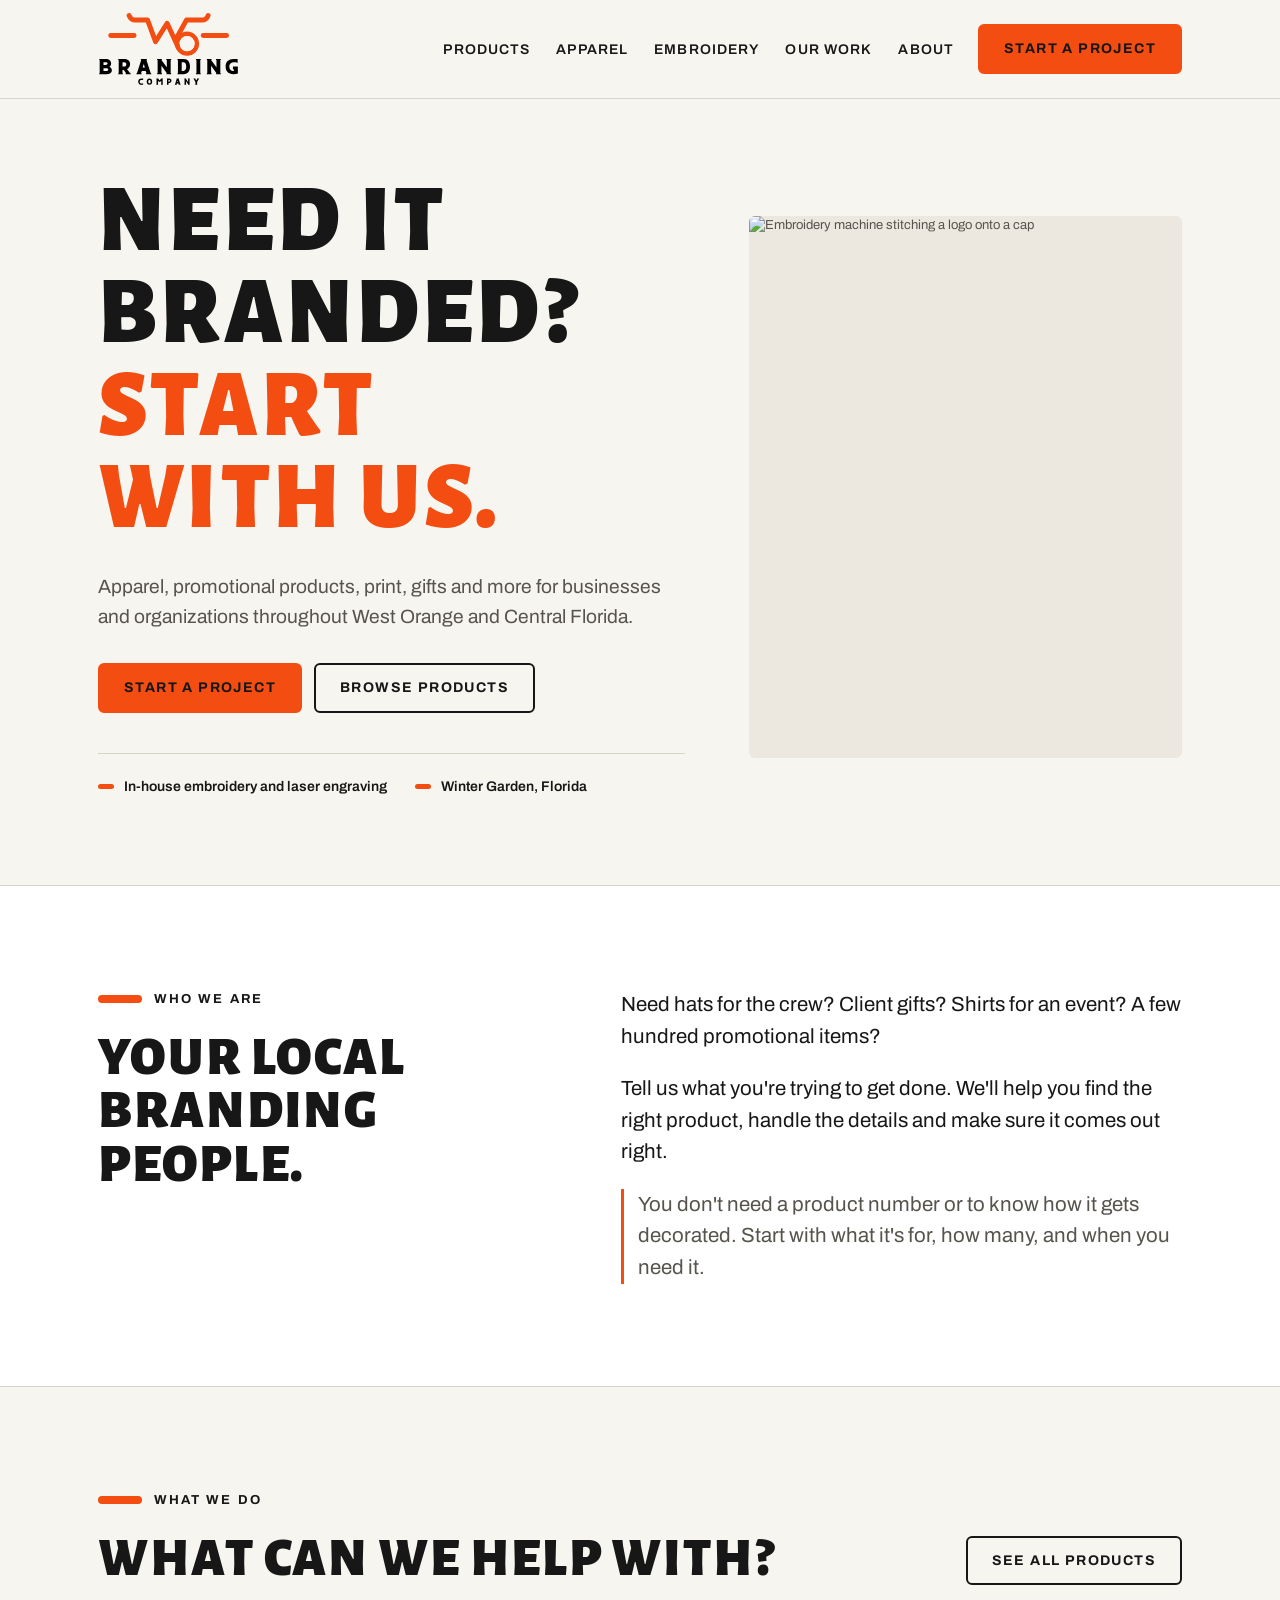
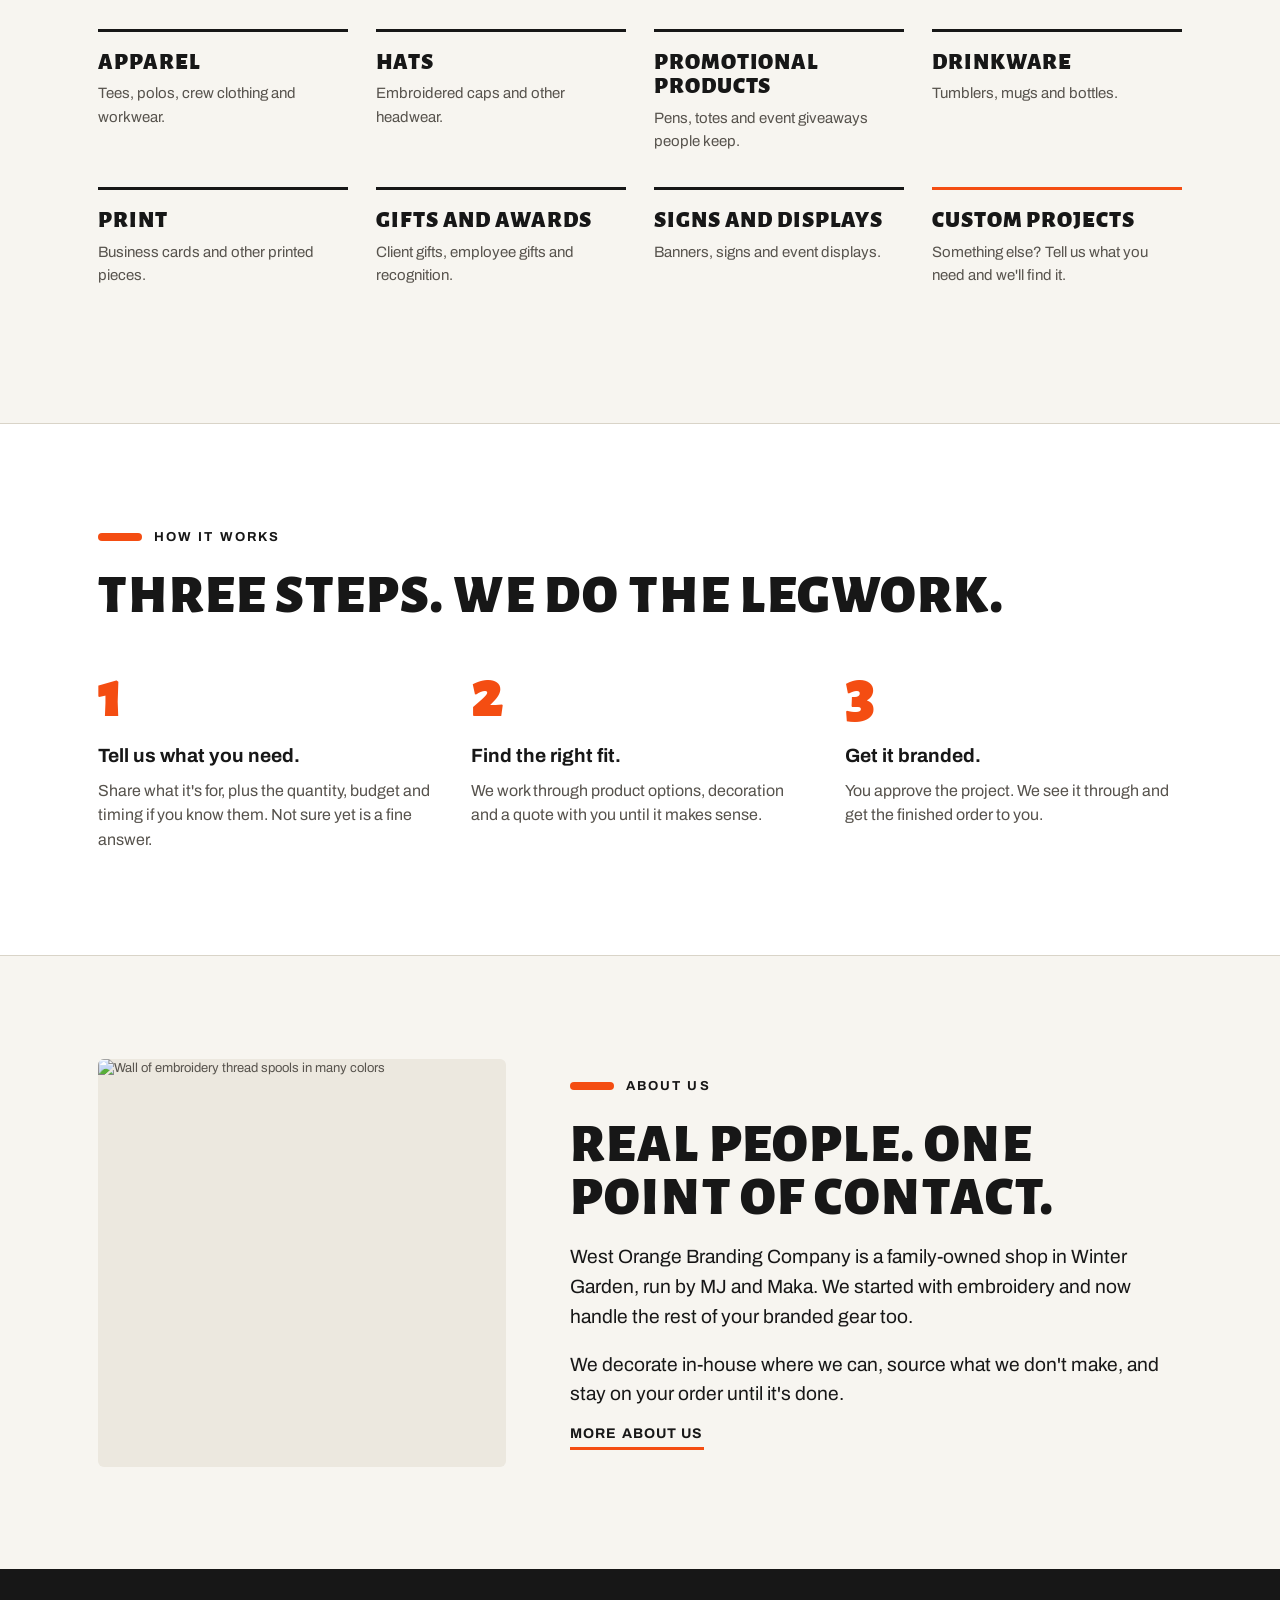
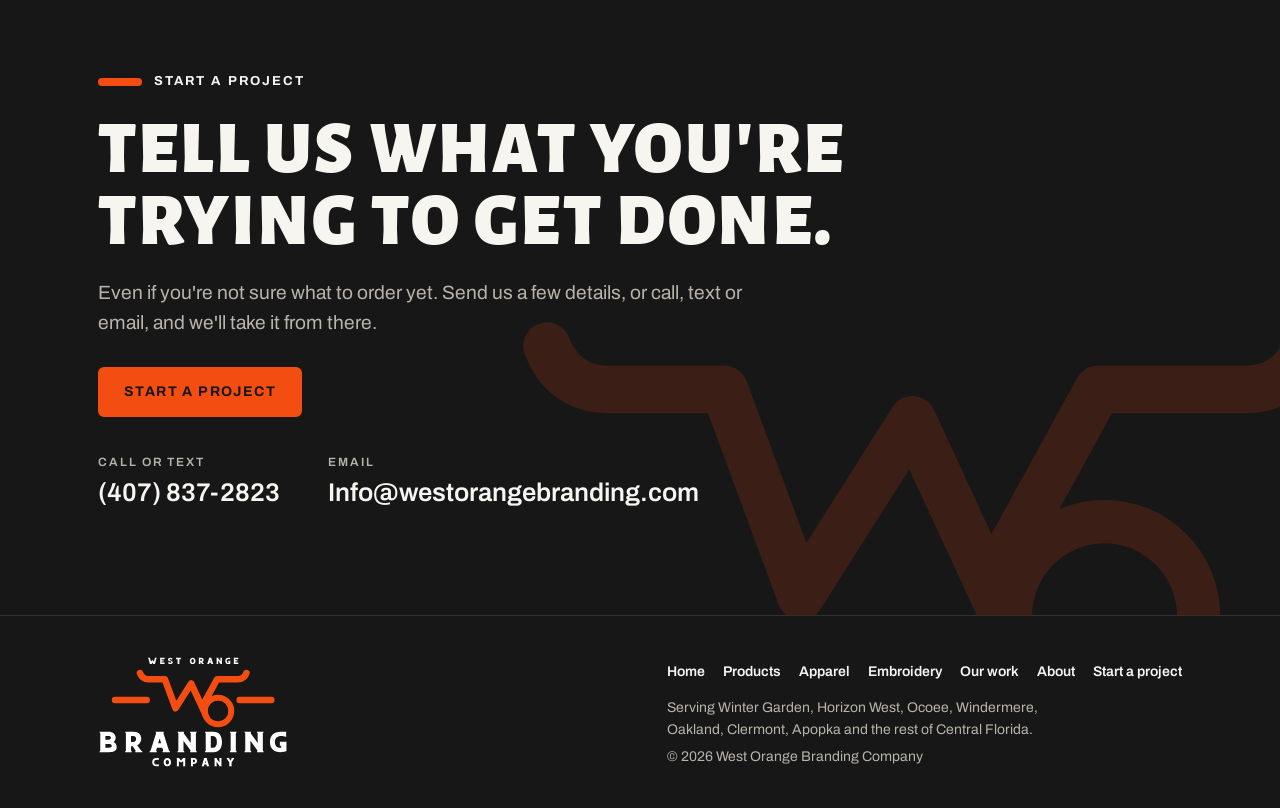
==== commit 20169c90: "Add files via upload" ====
--- a/index.html
+++ b/index.html
@@ -44,7 +44,7 @@
         <li>Winter Garden, Florida</li>
       </ul>
     </div>
-    <div class="slot r45 "></div>
+    <div class="slot r45 has-img"><img src="images/home-hero.jpg" alt="Embroidery machine stitching a logo onto a cap" width="720" height="900" fetchpriority="high"></div>
   </div>
 </section>
 
@@ -98,7 +98,7 @@
 
 <section>
   <div class="wrap two media">
-    <div class="slot r11 "></div>
+    <div class="slot r11 has-img"><img src="images/home-about.jpg" alt="Wall of embroidery thread spools in many colors" width="720" height="720" loading="lazy" decoding="async"></div>
     <div class="prose">
       <p class="marker">About us</p>
       <h2 class="display">Real people. One point of contact.</h2>
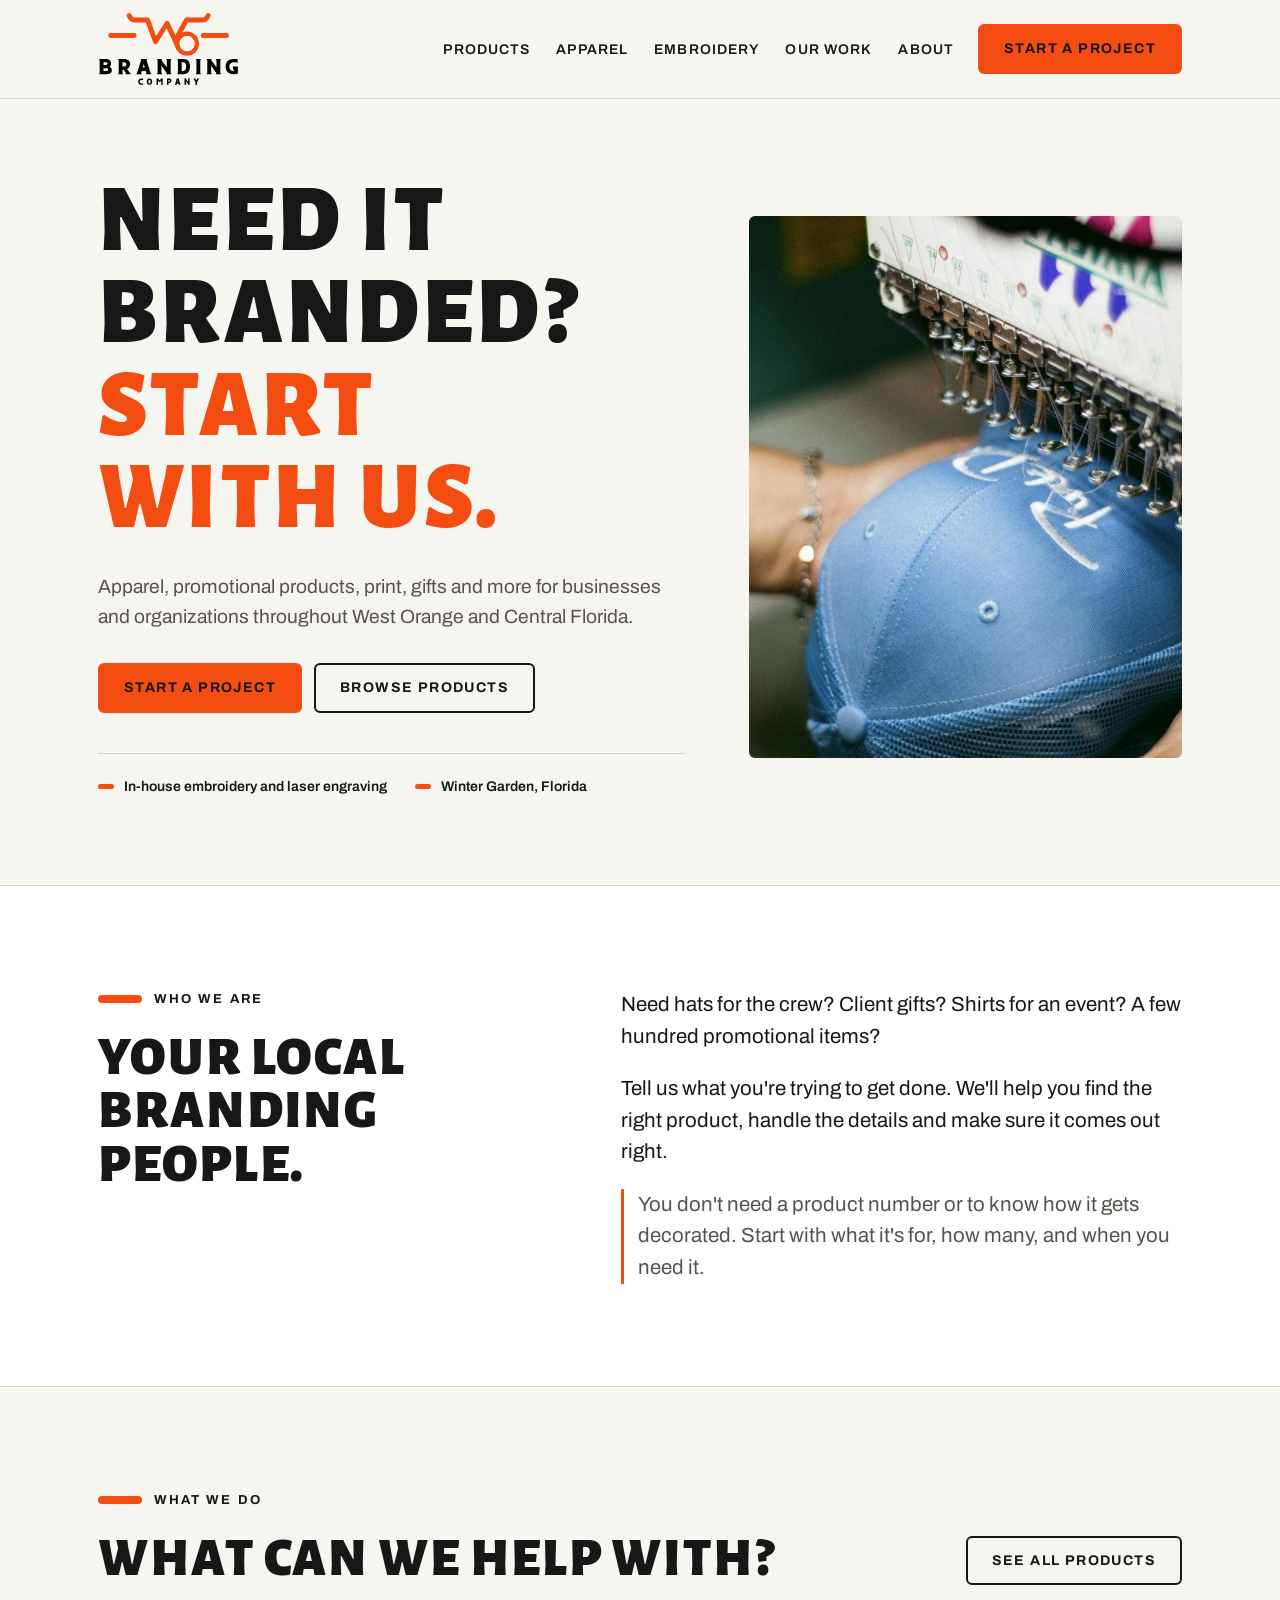
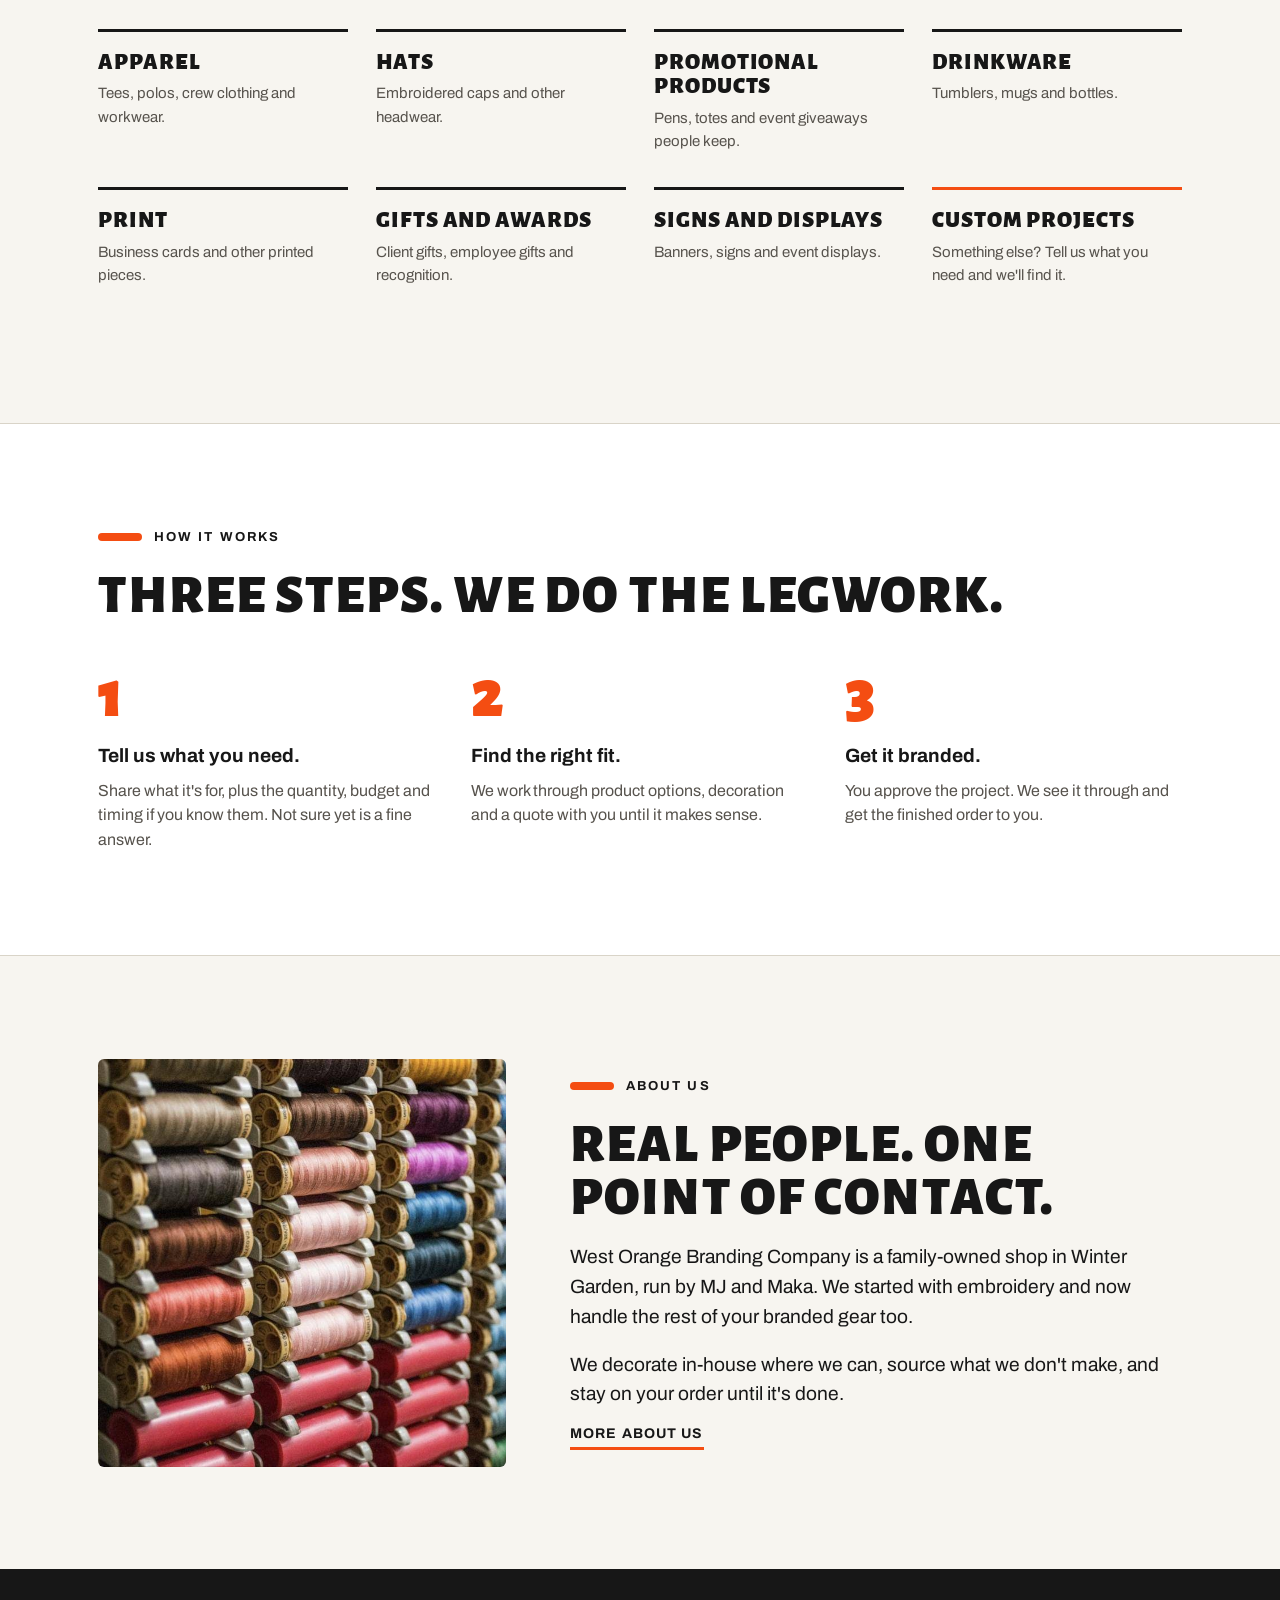
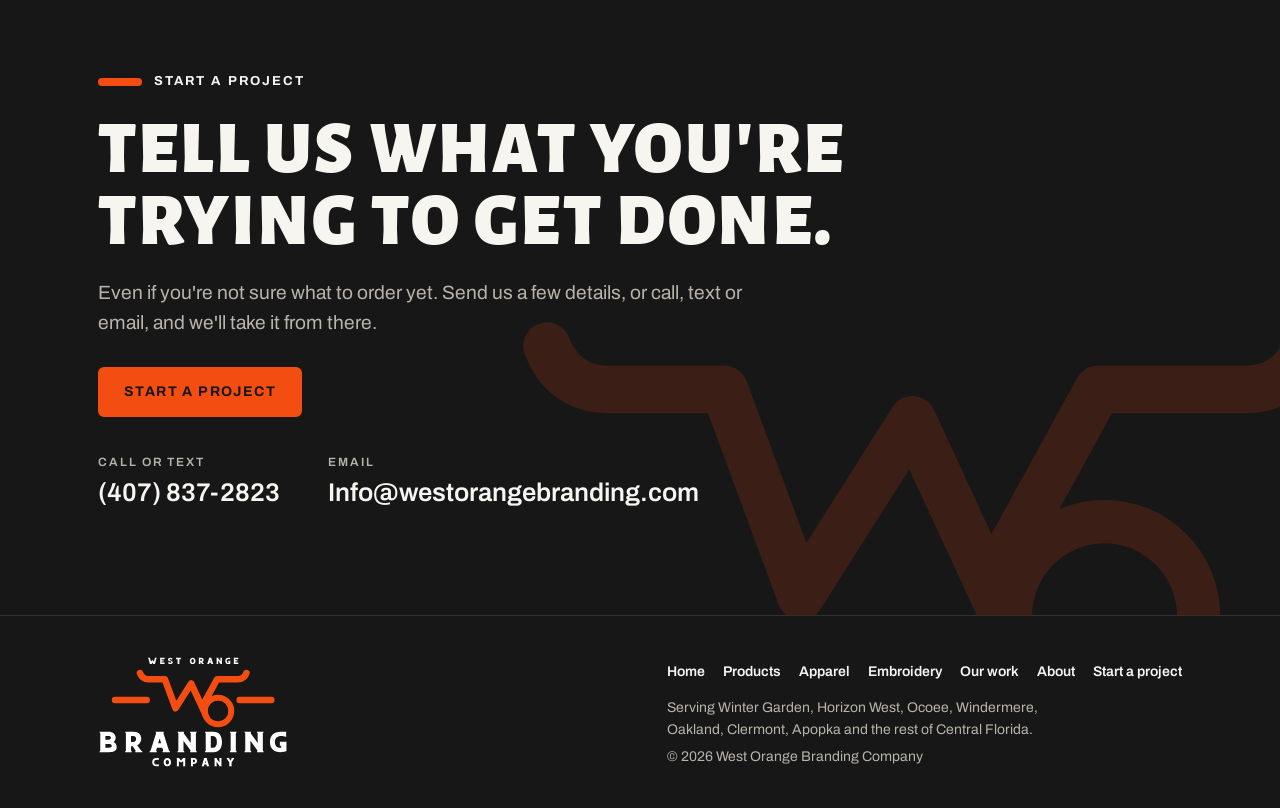
==== commit df384001: "Add files via upload" ====
--- a/index.html
+++ b/index.html
@@ -44,7 +44,7 @@
         <li>Winter Garden, Florida</li>
       </ul>
     </div>
-    <div class="slot r45 has-img"><img src="images/home-hero.jpg" alt="Embroidery machine stitching a logo onto a cap" width="720" height="900" fetchpriority="high"></div>
+    <div class="slot r45 has-img"><img src="home-hero.jpg" alt="Embroidery machine stitching a logo onto a cap" width="720" height="900" fetchpriority="high"></div>
   </div>
 </section>
 
@@ -98,7 +98,7 @@
 
 <section>
   <div class="wrap two media">
-    <div class="slot r11 has-img"><img src="images/home-about.jpg" alt="Wall of embroidery thread spools in many colors" width="720" height="720" loading="lazy" decoding="async"></div>
+    <div class="slot r11 has-img"><img src="home-about.jpg" alt="Wall of embroidery thread spools in many colors" width="720" height="720" loading="lazy" decoding="async"></div>
     <div class="prose">
       <p class="marker">About us</p>
       <h2 class="display">Real people. One point of contact.</h2>
